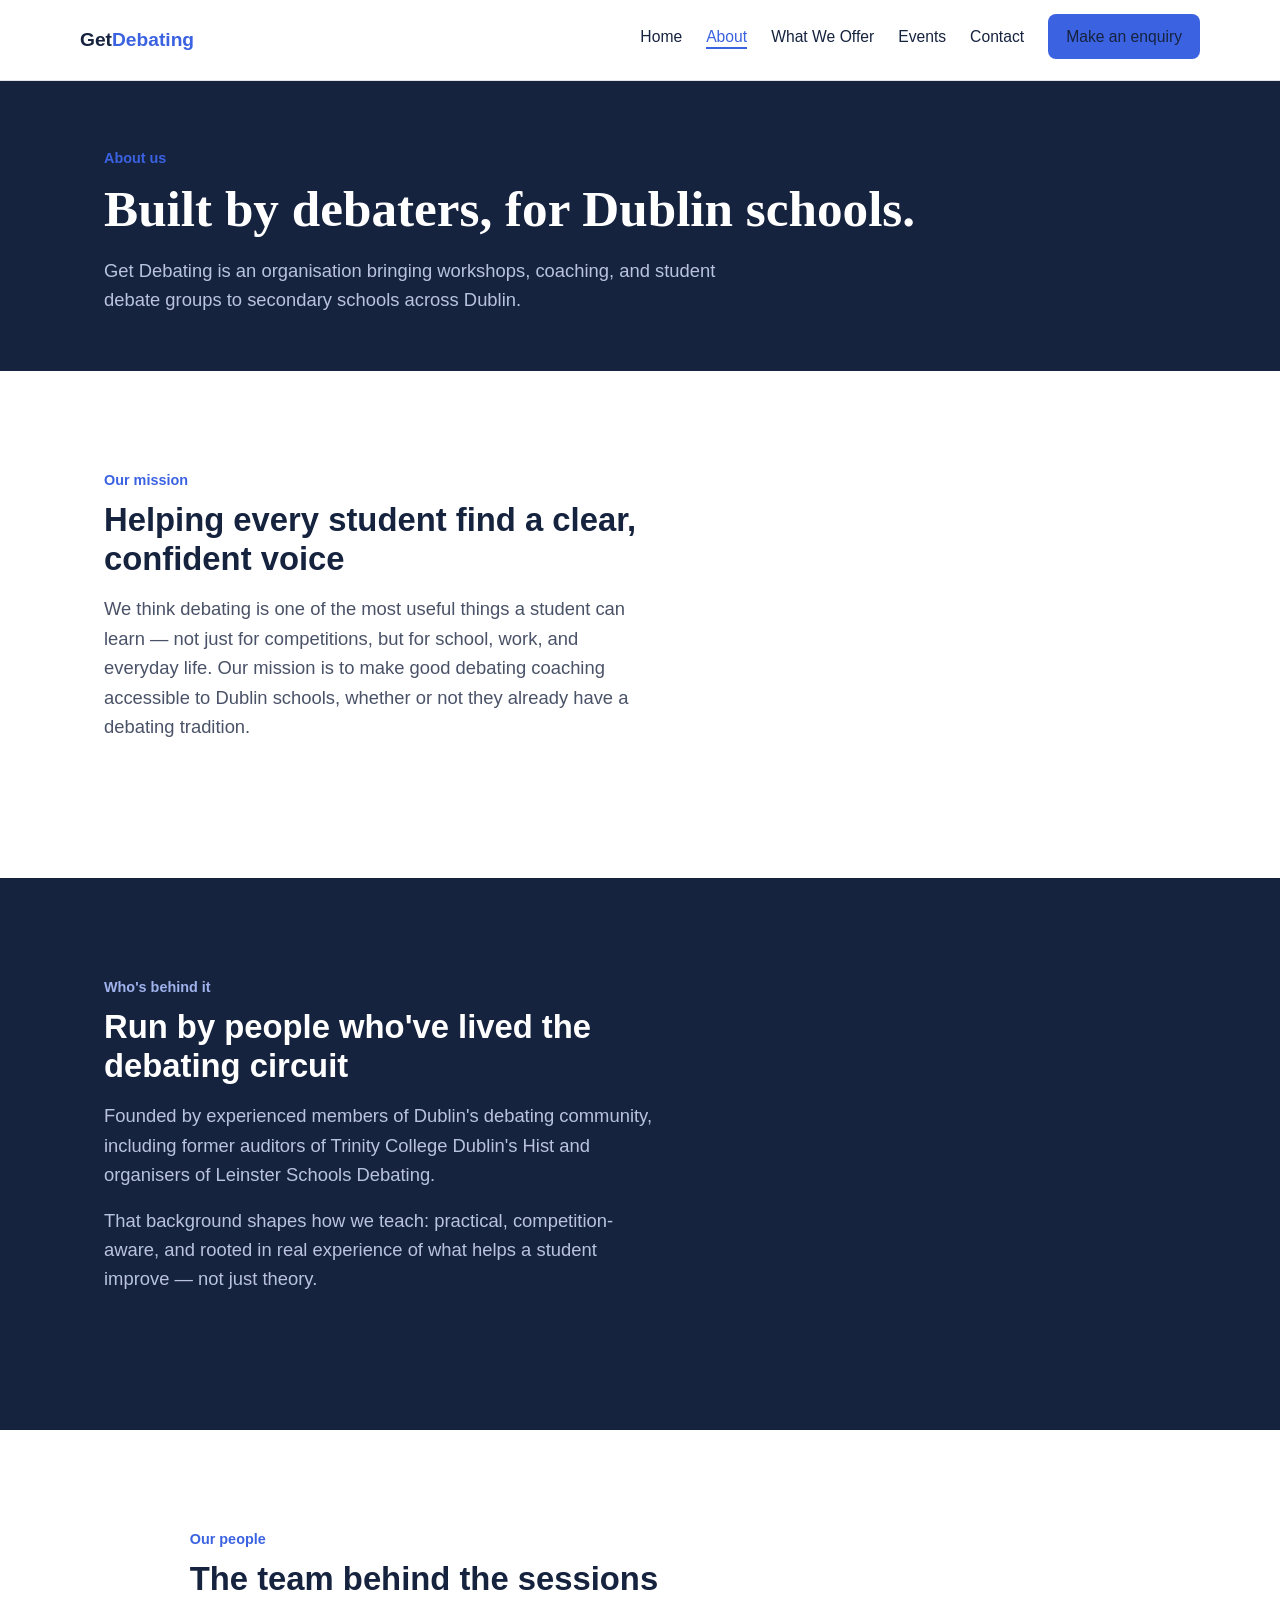
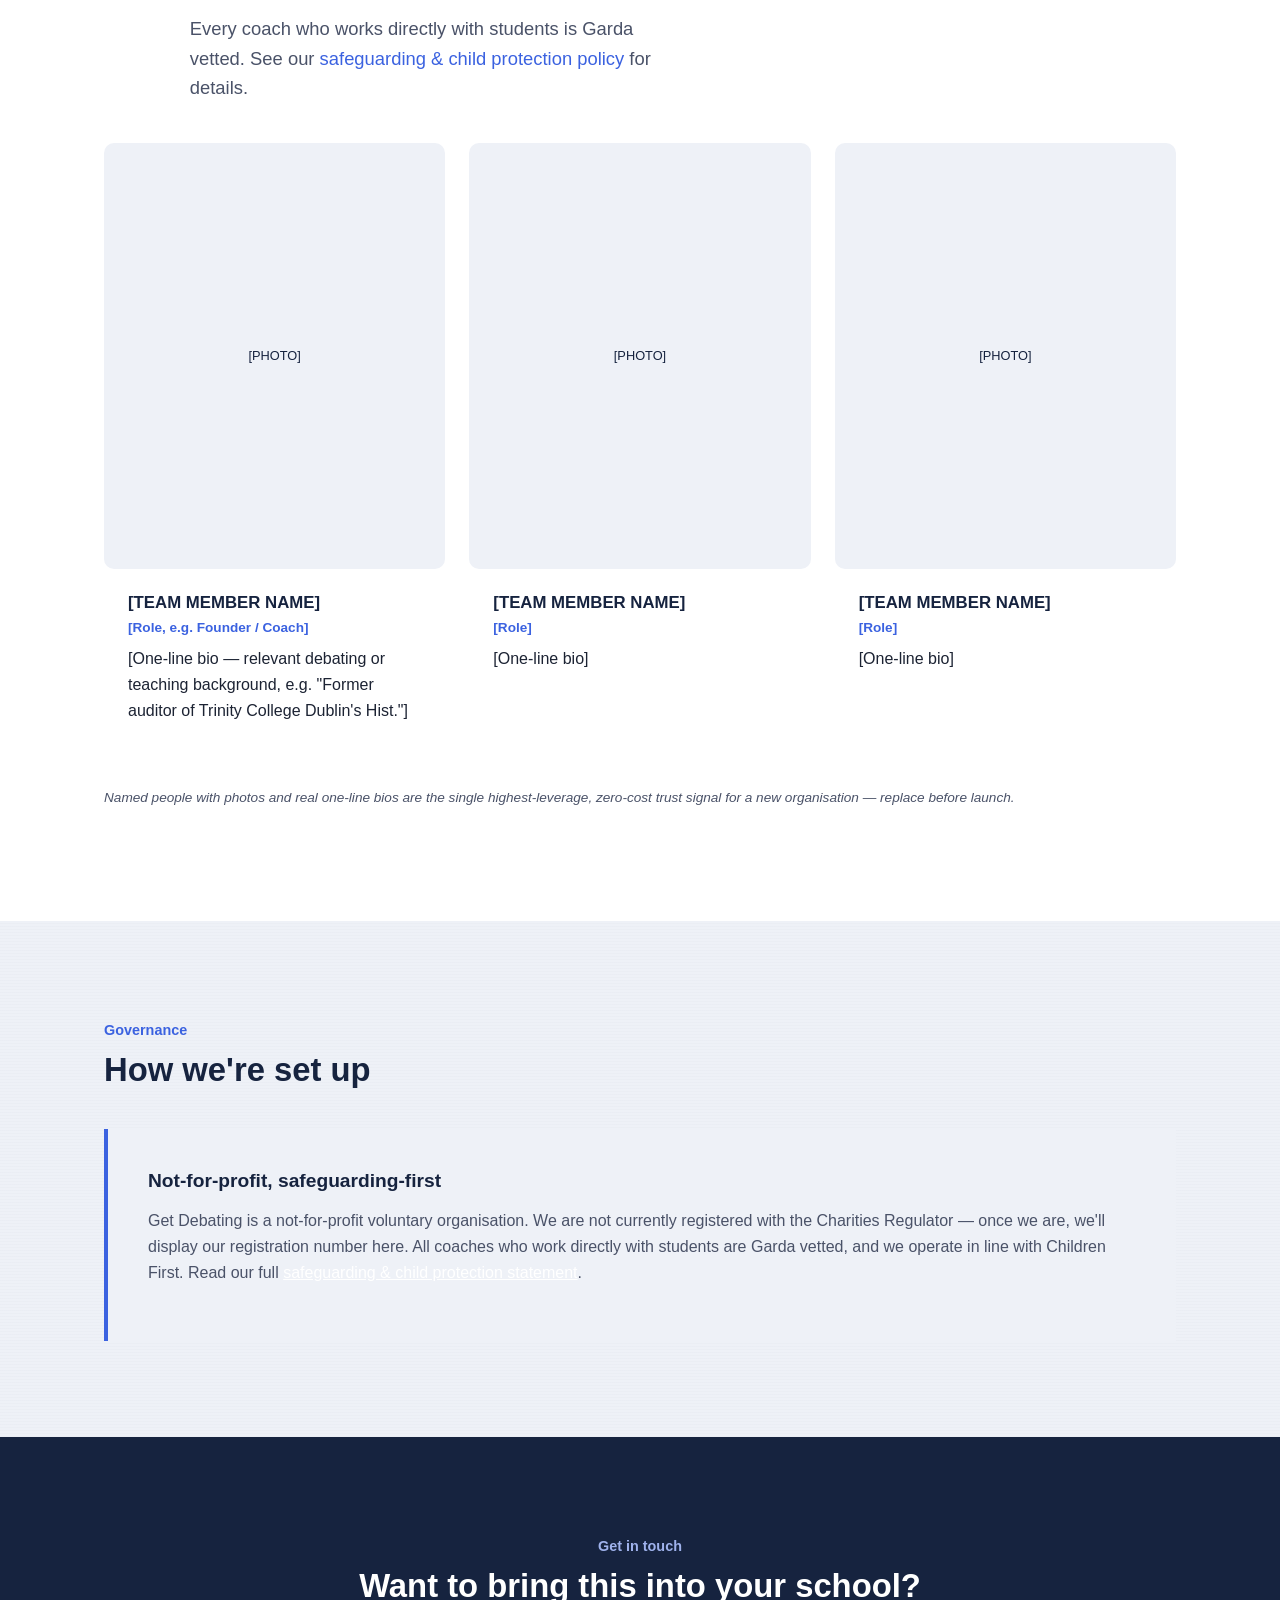
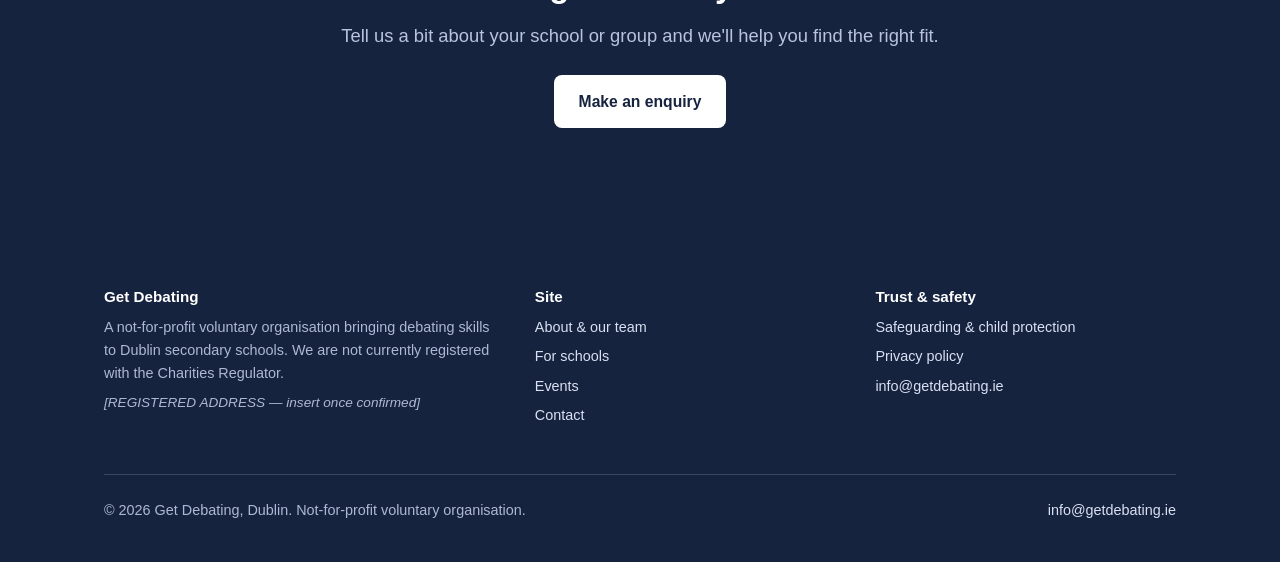
==== about.html @ 24bcd85b "Add files via upload" ====
<!DOCTYPE html>
<html lang="en-IE">
<head>
  <meta charset="UTF-8" />
  <meta name="viewport" content="width=device-width, initial-scale=1.0" />
  <title>About — Get Debating</title>
  <meta name="description" content="Get Debating is an organisation run by experienced members of Dublin's debating community, bringing workshops and coaching to secondary schools." />
  <link rel="stylesheet" href="styles.css" />
</head>
<body>

  <a class="skip-link" href="#main">Skip to content</a>

  <!-- ============ HEADER / NAVIGATION ============ -->
  <header class="site-header">
    <nav class="nav wrap">
      <a href="index.html" class="nav-logo">Get<span>Debating</span></a>

      <button class="nav-toggle" aria-label="Open menu" aria-expanded="false">☰</button>

      <ul class="nav-links">
        <li><a href="index.html">Home</a></li>
        <li><a href="about.html" aria-current="page">About</a></li>
        <li><a href="programmes.html">What We Offer</a></li>
        <li><a href="events.html">Events</a></li>
        <li><a href="contact.html">Contact</a></li>
        <li><a href="contact.html" class="btn btn--primary btn--small">Make an enquiry</a></li>
      </ul>
    </nav>
  </header>

  <main id="main">

    <!-- ============ PAGE HERO ============ -->
    <section class="page-hero">
      <div class="wrap">
        <span class="motion-tag">About us</span>
        <h1>Built by debaters, for Dublin schools.</h1>
        <p class="lede">
          Get Debating is an organisation bringing workshops, coaching, and
          student debate groups to secondary schools across Dublin.
        </p>
      </div>
    </section>

    <!-- ============ MISSION ============ -->
    <section class="section">
      <div class="wrap">
        <div class="section-head">
          <span class="motion-tag">Our mission</span>
          <h2>Helping every student find a clear, confident voice</h2>
          <p class="lede">
            We think debating is one of the most useful things a student can
            learn — not just for competitions, but for school, work, and
            everyday life. Our mission is to make good debating coaching
            accessible to Dublin schools, whether or not they already have a
            debating tradition.
          </p>
        </div>
      </div>
    </section>

    <!-- ============ FOUNDER CREDIBILITY ============ -->
    <section class="section section--navy">
      <div class="wrap">
        <div class="section-head">
          <span class="motion-tag">Who's behind it</span>
          <h2>Run by people who've lived the debating circuit</h2>
          <p class="lede">
            Founded by experienced members of Dublin's debating community,
            including former auditors of Trinity College Dublin's Hist and
            organisers of Leinster Schools Debating.
          </p>
          <p class="lede">
            That background shapes how we teach: practical, competition-aware,
            and rooted in real experience of what helps a student improve —
            not just theory.
          </p>
        </div>
      </div>
    </section>

    <!-- ============ TEAM BIOS ============ -->
    <section class="section">
      <div class="wrap">
        <div class="section-head section-head--offset">
          <span class="motion-tag">Our people</span>
          <h2>The team behind the sessions</h2>
          <p class="lede">
            Every coach who works directly with students is Garda vetted. See
            our <a href="safeguarding.html">safeguarding &amp; child protection
            policy</a> for details.
          </p>
        </div>

        <div class="team-grid">
          <div class="team-card">
            <div class="team-photo">[PHOTO]</div>
            <div class="team-body">
              <h3>[TEAM MEMBER NAME]</h3>
              <span class="team-role">[Role, e.g. Founder / Coach]</span>
              <p>[One-line bio — relevant debating or teaching background, e.g. "Former auditor of Trinity College Dublin's Hist."]</p>
            </div>
          </div>
          <div class="team-card">
            <div class="team-photo">[PHOTO]</div>
            <div class="team-body">
              <h3>[TEAM MEMBER NAME]</h3>
              <span class="team-role">[Role]</span>
              <p>[One-line bio]</p>
            </div>
          </div>
          <div class="team-card">
            <div class="team-photo">[PHOTO]</div>
            <div class="team-body">
              <h3>[TEAM MEMBER NAME]</h3>
              <span class="team-role">[Role]</span>
              <p>[One-line bio]</p>
            </div>
          </div>
        </div>
        <p class="placeholder-note" style="margin-top: var(--space-3);">Named people with photos and real one-line bios are the single highest-leverage, zero-cost trust signal for a new organisation — replace before launch.</p>
      </div>
    </section>

    <!-- ============ GOVERNANCE / SAFEGUARDING SUMMARY ============ -->
    <section class="section section--tint">
      <div class="wrap">
        <div class="section-head">
          <span class="motion-tag">Governance</span>
          <h2>How we're set up</h2>
        </div>
        <div class="safeguarding-callout">
          <h3>Not-for-profit, safeguarding-first</h3>
          <p>
            Get Debating is a not-for-profit voluntary organisation. We are
            not currently registered with the Charities Regulator — once we
            are, we'll display our registration number here. All coaches who
            work directly with students are Garda vetted, and we operate in
            line with Children First. Read our full
            <a href="safeguarding.html" style="color:#fff; text-decoration:underline;">safeguarding &amp; child protection statement</a>.
          </p>
        </div>
      </div>
    </section>

    <!-- ============ FINAL CTA ============ -->
    <section class="section section--navy center">
      <div class="wrap">
        <span class="motion-tag">Get in touch</span>
        <h2>Want to bring this into your school?</h2>
        <p class="lede" style="margin: 0 auto var(--space-3);">
          Tell us a bit about your school or group and we'll help you find the right fit.
        </p>
        <a href="contact.html" class="btn btn--on-navy">Make an enquiry</a>
      </div>
    </section>

  </main>

  <!-- ============ FOOTER ============ -->
  <footer class="site-footer">
    <div class="wrap">
      <div class="footer-top">
        <div>
          <h4>Get Debating</h4>
          <p>A not-for-profit voluntary organisation bringing debating skills to Dublin secondary schools. We are not currently registered with the Charities Regulator.</p>
          <p class="placeholder-note">[REGISTERED ADDRESS — insert once confirmed]</p>
        </div>
        <div>
          <h4>Site</h4>
          <ul>
            <li><a href="about.html">About &amp; our team</a></li>
            <li><a href="programmes.html">For schools</a></li>
            <li><a href="events.html">Events</a></li>
            <li><a href="contact.html">Contact</a></li>
          </ul>
        </div>
        <div>
          <h4>Trust &amp; safety</h4>
          <ul>
            <li><a href="safeguarding.html">Safeguarding &amp; child protection</a></li>
            <li><a href="privacy.html">Privacy policy</a></li>
            <li><a href="mailto:info@getdebating.ie">info@getdebating.ie</a></li>
          </ul>
        </div>
      </div>
      <div class="footer-grid">
        <span>© 2026 Get Debating, Dublin. Not-for-profit voluntary organisation.</span>
        <span><a href="contact.html">info@getdebating.ie</a></span>
      </div>
    </div>
  </footer>

  <script src="script.js"></script>
</body>
</html>
---- styles.css ----
/* =========================================================
   GET DEBATING — SHARED STYLESHEET
   -------------------------------------------------------
   This file is used by every page on the site. It's split
   into sections (use Ctrl+F / Cmd+F to jump around):

   1. Design tokens (colours, fonts, spacing)
   2. Reset & base styles
   3. Layout helpers
   4. Navigation
   5. Buttons
   6. Motion tag (the little label used above section titles)
   7. Hero
   8. Cards & sections
   9. Tables
   10. Forms
   11. Footer
   12. Responsive (mobile) rules
   ========================================================= */

/* -----------------------------------------------------------
   1. DESIGN TOKENS
   These are variables — set a colour or font once here, and
   it updates everywhere on the site that uses it.
----------------------------------------------------------- */
:root {
  /* Colours */
  --navy: #16233f;        /* deep navy — headings, nav, footer */
  --navy-soft: #29365a;   /* slightly lighter navy — secondary text on dark */
  --blue: #3b62e0;        /* bright/medium blue — links, buttons, accents */
  --blue-tint: #eef1f7;   /* pale blue-gray — soft section backgrounds */
  --white: #ffffff;
  --bg: #ffffff;          /* main page background */
  --ink: #1c2333;         /* near-black — body text */
  --ink-soft: #4a5268;    /* muted body text */
  --border: #dfe2ea;      /* hairline borders */
  --border-dark: rgba(255, 255, 255, 0.16);

  /* Type */
  --font-display: ui-serif, Charter, "Iowan Old Style", "Palatino Linotype", serif;
  --font-body: -apple-system, BlinkMacSystemFont, "Segoe UI", Helvetica, Arial, sans-serif;
  --font-mono: var(--font-body);

  /* Paper texture (subtle, used sparingly on tinted sections) */
  --paper-texture: repeating-linear-gradient(
    0deg,
    rgba(22, 35, 63, 0.015),
    rgba(22, 35, 63, 0.015) 1px,
    transparent 1px,
    transparent 3px
  );

  /* Spacing scale */
  --space-1: 0.5rem;
  --space-2: 1rem;
  --space-3: 1.5rem;
  --space-4: 2.5rem;
  --space-5: 4rem;
  --space-6: 6rem;

  /* Layout */
  --max-width: 1120px;
  --radius: 10px;
}

/* -----------------------------------------------------------
   2. RESET & BASE STYLES
----------------------------------------------------------- */
* {
  box-sizing: border-box;
}

html {
  scroll-behavior: smooth;
}

body {
  margin: 0;
  background: var(--bg);
  color: var(--ink);
  font-family: var(--font-body);
  font-size: 1rem;
  line-height: 1.6;
  -webkit-font-smoothing: antialiased;
}

img {
  max-width: 100%;
  display: block;
}

a {
  color: var(--blue);
  text-decoration: none;
}

a:hover {
  text-decoration: underline;
}

h1, h2, h3, h4 {
  font-family: var(--font-body);
  color: var(--navy);
  line-height: 1.2;
  margin: 0 0 var(--space-2);
}

h1 {
  font-family: var(--font-display);
  font-weight: 600;
  font-size: clamp(2.1rem, 4vw, 3.2rem);
}
h2 { font-size: clamp(1.5rem, 3vw, 2.05rem); font-weight: 700; }
h3 { font-size: 1.2rem; font-weight: 700; }

p { margin: 0 0 var(--space-2); }

ul, ol { padding-left: 1.25rem; }
li { margin-bottom: 0.4rem; }

/* Visible keyboard focus everywhere — accessibility floor */
a:focus-visible,
button:focus-visible,
input:focus-visible,
select:focus-visible,
textarea:focus-visible {
  outline: 3px solid var(--blue);
  outline-offset: 2px;
}

@media (prefers-reduced-motion: reduce) {
  html { scroll-behavior: auto; }
  * { animation-duration: 0.001ms !important; transition-duration: 0.001ms !important; }
}

/* -----------------------------------------------------------
   3. LAYOUT HELPERS
----------------------------------------------------------- */
.wrap {
  max-width: var(--max-width);
  margin: 0 auto;
  padding: 0 var(--space-3);
}

.section {
  padding: var(--space-6) 0;
}

.section--tight {
  padding: var(--space-5) 0;
}

.section--navy {
  background: var(--navy);
  color: #cfd6ea;
}

.section--navy h2,
.section--navy h3 {
  color: var(--white);
}

.section--tint {
  background: var(--blue-tint);
}

.grid {
  display: grid;
  gap: var(--space-3);
}

.grid--3 { grid-template-columns: repeat(3, 1fr); }
.grid--2 { grid-template-columns: repeat(2, 1fr); }

.center { text-align: center; }

.lede {
  font-size: 1.15rem;
  color: var(--ink-soft);
  max-width: 62ch;
}

.section--navy .lede { color: #b9c3de; }

/* -----------------------------------------------------------
   4. NAVIGATION
----------------------------------------------------------- */
.site-header {
  position: sticky;
  top: 0;
  z-index: 50;
  background: var(--bg);
  border-bottom: 1px solid var(--border);
}

.nav {
  display: flex;
  align-items: center;
  justify-content: space-between;
  padding: 0.9rem 0;
}

.nav-logo {
  font-family: var(--font-body);
  font-weight: 700;
  font-size: 1.2rem;
  color: var(--navy);
}

.nav-logo:hover { text-decoration: none; }

.nav-logo span {
  color: var(--blue);
}

.nav-links {
  display: flex;
  align-items: center;
  gap: var(--space-3);
  list-style: none;
  margin: 0;
  padding: 0;
}

.nav-links a {
  color: var(--navy);
  font-weight: 500;
  font-size: 0.98rem;
}

.nav-links a:hover {
  color: var(--blue);
  text-decoration: none;
}

.nav-links a[aria-current="page"] {
  color: var(--blue);
  border-bottom: 2px solid var(--blue);
  padding-bottom: 2px;
}

.nav-toggle {
  display: none;
  background: none;
  border: 1px solid var(--navy);
  border-radius: 6px;
  padding: 0.4rem 0.6rem;
  font-size: 1.1rem;
  color: var(--navy);
  cursor: pointer;
}

/* -----------------------------------------------------------
   5. BUTTONS
----------------------------------------------------------- */
.btn {
  display: inline-block;
  font-family: var(--font-body);
  font-weight: 600;
  font-size: 0.98rem;
  padding: 0.75rem 1.4rem;
  border-radius: 8px;
  border: 2px solid transparent;
  cursor: pointer;
  transition: transform 0.12s ease, background 0.12s ease, border-color 0.12s ease;
}

.btn:hover { text-decoration: none; }
.btn:active { transform: translateY(1px); }

.btn--primary {
  background: var(--blue);
  color: var(--white);
}

.btn--primary:hover {
  background: #2e51c4;
}

.btn--ghost {
  background: transparent;
  color: var(--navy);
  border-color: var(--navy);
}

.btn--ghost:hover {
  background: var(--navy);
  color: var(--white);
}

.btn--on-navy {
  background: var(--white);
  color: var(--navy);
}

.btn--on-navy:hover {
  background: var(--blue-tint);
}

.btn--small {
  padding: 0.5rem 1rem;
  font-size: 0.9rem;
}

/* -----------------------------------------------------------
   6. MOTION TAG
   A small label above section titles.
----------------------------------------------------------- */
.motion-tag {
  display: inline-block;
  font-family: var(--font-body);
  font-size: 0.9rem;
  font-weight: 600;
  color: var(--blue);
  margin-bottom: var(--space-1);
}

.section--navy .motion-tag {
  color: #9fb2ec;
}

.card-eyebrow {
  font-family: var(--font-body);
}

/* -----------------------------------------------------------
   7. HERO
----------------------------------------------------------- */
.hero {
  padding: var(--space-6) 0 var(--space-5);
  background: var(--blue-tint);
}

.hero-grid {
  display: grid;
  grid-template-columns: 1.1fr 0.9fr;
  gap: var(--space-4);
  align-items: center;
}

.hero h1 {
  margin-bottom: var(--space-2);
}

.hero-actions {
  display: flex;
  gap: var(--space-2);
  flex-wrap: wrap;
  margin-top: var(--space-3);
}

.hero-panel {
  background: transparent;
  color: var(--ink);
  border-left: 3px solid var(--blue);
  padding: 0 0 0 var(--space-3);
}

.hero-panel .motion-tag {
  color: var(--blue);
}

.hero-panel p {
  color: var(--ink-soft);
}

.page-hero {
  background: var(--navy);
  color: var(--white);
  padding: var(--space-5) 0 var(--space-4);
}

.page-hero h1 { color: var(--white); }
.page-hero .lede { color: #b9c3de; }

/* -----------------------------------------------------------
   8. CARDS & SECTIONS
----------------------------------------------------------- */
.card {
  background: transparent;
  border-top: 2px solid var(--border);
  padding: var(--space-2) 0 0;
  height: 100%;
}

.card h3 {
  margin-bottom: 0.6rem;
}

.card-eyebrow {
  font-size: 0.85rem;
  font-weight: 600;
  color: var(--blue);
  margin-bottom: 0.3rem;
  display: block;
}

.section-head {
  max-width: 62ch;
  margin-bottom: var(--space-4);
}

.divider {
  border: none;
  border-top: 1px solid var(--border);
  margin: var(--space-5) 0 0;
}

/* -----------------------------------------------------------
   9. TABLES
----------------------------------------------------------- */
.table-wrap {
  overflow-x: auto;
  border: 1px solid var(--border);
  border-radius: var(--radius);
  background: var(--white);
}

table {
  border-collapse: collapse;
  width: 100%;
  min-width: 560px;
}

th, td {
  text-align: left;
  padding: 0.9rem 1.1rem;
  border-bottom: 1px solid var(--border);
  vertical-align: top;
}

thead th {
  font-size: 0.85rem;
  font-weight: 700;
  color: var(--navy);
  background: var(--blue-tint);
}

tbody tr:last-child td {
  border-bottom: none;
}

/* -----------------------------------------------------------
   10. FORMS
----------------------------------------------------------- */
.form-field {
  margin-bottom: var(--space-3);
}

label {
  display: block;
  font-weight: 600;
  color: var(--navy);
  margin-bottom: 0.35rem;
  font-size: 0.95rem;
}

input, select, textarea {
  width: 100%;
  font-family: var(--font-body);
  font-size: 1rem;
  padding: 0.7rem 0.85rem;
  border: 1px solid var(--border);
  border-radius: 8px;
  background: var(--white);
  color: var(--ink);
}

textarea {
  min-height: 140px;
  resize: vertical;
}

.form-note {
  padding: var(--space-2) 0 0;
  border-top: 2px solid var(--blue);
  color: var(--navy);
  margin-top: var(--space-2);
  display: none;
}

.form-note.is-visible {
  display: block;
}

/* -----------------------------------------------------------
   11. FOOTER
----------------------------------------------------------- */
.site-footer {
  background: var(--navy);
  color: #aeb8d4;
  padding: var(--space-5) 0 var(--space-4);
  font-size: 0.9rem;
}

.footer-top {
  display: grid;
  grid-template-columns: 1.3fr 1fr 1fr;
  gap: var(--space-4);
  padding-bottom: var(--space-4);
  border-bottom: 1px solid var(--border-dark);
  margin-bottom: var(--space-3);
}

.footer-top h4 {
  color: var(--white);
  font-size: 0.95rem;
  font-family: var(--font-body);
  margin-bottom: 0.6rem;
}

.footer-top p, .footer-top li {
  color: #aeb8d4;
  margin-bottom: 0.4rem;
}

.footer-top ul {
  list-style: none;
  padding: 0;
  margin: 0;
}

.footer-grid {
  display: flex;
  justify-content: space-between;
  align-items: center;
  flex-wrap: wrap;
  gap: var(--space-2);
}

.site-footer a {
  color: #d9e0f2;
}

@media (max-width: 720px) {
  .footer-top { grid-template-columns: 1fr; gap: var(--space-3); }
}

/* -----------------------------------------------------------
   12. RESPONSIVE (MOBILE) RULES
----------------------------------------------------------- */
/* -----------------------------------------------------------
   13. SKIP LINK
----------------------------------------------------------- */
.skip-link {
  position: absolute;
  left: -999px;
  top: auto;
  z-index: 100;
  background: var(--navy);
  color: var(--white);
  padding: 0.75rem 1.25rem;
  border-radius: 0 0 8px 0;
  font-family: var(--font-body);
  font-size: 0.9rem;
}

.skip-link:focus {
  left: 0;
  top: 0;
}

/* -----------------------------------------------------------
   14. AUDIENCE ROUTING
----------------------------------------------------------- */
.audience-routing {
  display: flex;
  flex-wrap: wrap;
  gap: var(--space-2);
  margin-top: var(--space-3);
}

.audience-routing a {
  font-family: var(--font-body);
  font-size: 0.92rem;
  font-weight: 600;
  color: var(--navy);
  border-bottom: 2px solid var(--border);
  padding: 0.1rem 0;
}

.audience-routing a:hover {
  border-bottom-color: var(--blue);
  color: var(--blue);
  text-decoration: none;
}

/* -----------------------------------------------------------
   15. TESTIMONIALS / PULL-QUOTES (debate-motion motif)
----------------------------------------------------------- */
.pull-quote {
  border-left: 3px solid var(--blue);
  padding: 0 0 0 var(--space-3);
  margin: 0;
}

.pull-quote .motion-tag {
  color: var(--blue);
}

.pull-quote blockquote {
  margin: 0 0 var(--space-2);
  font-family: var(--font-body);
  font-size: 1.15rem;
  font-weight: 500;
  color: var(--navy);
  line-height: 1.5;
}

.pull-quote cite {
  display: block;
  font-style: normal;
  font-size: 0.92rem;
  color: var(--ink-soft);
}

.pull-quote cite strong {
  color: var(--navy);
}

.testimonial-grid {
  display: grid;
  grid-template-columns: repeat(auto-fit, minmax(280px, 1fr));
  gap: var(--space-4);
}

.placeholder-note {
  font-family: var(--font-body);
  font-size: 0.85rem;
  font-style: italic;
  color: var(--ink-soft);
  display: inline-block;
}

.section--navy .placeholder-note {
  color: #b9c3de;
}

/* -----------------------------------------------------------
   16. TEAM BIOS
----------------------------------------------------------- */
.team-grid {
  display: grid;
  grid-template-columns: repeat(auto-fit, minmax(220px, 1fr));
  gap: var(--space-3);
}

.team-card {
  background: transparent;
  overflow: hidden;
}

.team-photo {
  aspect-ratio: 4 / 5;
  background: var(--blue-tint);
  border-radius: var(--radius);
  display: flex;
  align-items: center;
  justify-content: center;
  color: var(--navy);
  font-family: var(--font-body);
  font-size: 0.8rem;
  text-align: center;
  padding: var(--space-2);
}

.team-card .team-body {
  padding: var(--space-3);
}

.team-card h3 {
  font-size: 1.05rem;
  margin-bottom: 0.2rem;
}

.team-role {
  font-family: var(--font-body);
  font-size: 0.85rem;
  font-weight: 600;
  color: var(--blue);
  display: block;
  margin-bottom: 0.5rem;
}

/* -----------------------------------------------------------
   17. FAQ ACCORDION
----------------------------------------------------------- */
.faq {
  border-top: 1px solid var(--border);
}

.faq-item {
  border-bottom: 1px solid var(--border);
}

.faq-item summary {
  cursor: pointer;
  padding: var(--space-2) 0;
  font-family: var(--font-body);
  font-weight: 700;
  color: var(--navy);
  font-size: 1.05rem;
  list-style: none;
  display: flex;
  align-items: center;
  justify-content: space-between;
  gap: var(--space-2);
}

.faq-item summary::-webkit-details-marker {
  display: none;
}

.faq-item summary::after {
  content: "+";
  font-family: var(--font-body);
  font-size: 1.2rem;
  color: var(--blue);
  flex-shrink: 0;
}

.faq-item[open] summary::after {
  content: "\2212";
}

.faq-item p {
  padding-bottom: var(--space-2);
  color: var(--ink-soft);
  max-width: 68ch;
}

/* -----------------------------------------------------------
   18. INFO / LOGISTICS BLOCKS (For Schools content)
----------------------------------------------------------- */
.info-block {
  border-top: 1px solid var(--border);
  padding: var(--space-3) 0;
  display: grid;
  grid-template-columns: 220px 1fr;
  gap: var(--space-3);
}

.info-block:last-child {
  border-bottom: 1px solid var(--border);
}

.info-block dt {
  font-family: var(--font-body);
  font-size: 0.85rem;
  font-weight: 600;
  color: var(--blue);
}

.info-block dd {
  margin: 0;
  color: var(--ink);
}

.safeguarding-callout {
  background: var(--blue-tint);
  color: var(--ink);
  border-left: 4px solid var(--blue);
  padding: var(--space-4);
}

.safeguarding-callout h3 {
  color: var(--navy);
}

.safeguarding-callout p {
  color: var(--ink-soft);
}

/* -----------------------------------------------------------
   19. POLICY PAGES
----------------------------------------------------------- */
.policy-content h2 {
  margin-top: var(--space-5);
}

.policy-content h2:first-child {
  margin-top: 0;
}

.policy-content p, .policy-content li {
  color: var(--ink-soft);
  max-width: 70ch;
}

/* -----------------------------------------------------------
   20. TEXTURE + ASYMMETRY UTILITIES
----------------------------------------------------------- */
.section--tint {
  background-image: var(--paper-texture);
}

.section-head--offset {
  margin-left: 0;
}

@media (min-width: 861px) {
  .section-head--offset {
    max-width: 54ch;
    margin-left: 8%;
  }
}

.honeypot-field {
  position: absolute;
  left: -9999px;
  width: 1px;
  height: 1px;
  overflow: hidden;
}

@media (max-width: 860px) {
  .hero-grid { grid-template-columns: 1fr; }
  .grid--3 { grid-template-columns: 1fr 1fr; }
  .info-block { grid-template-columns: 1fr; gap: 0.4rem; }
}

@media (max-width: 720px) {
  .nav-toggle {
    display: inline-flex;
    align-items: center;
    justify-content: center;
  }

  .nav-links {
    position: absolute;
    top: 100%;
    left: 0;
    right: 0;
    background: var(--bg);
    border-bottom: 1px solid var(--border);
    flex-direction: column;
    align-items: flex-start;
    gap: 0;
    padding: var(--space-2) var(--space-3) var(--space-3);
    display: none;
  }

  .nav-links.is-open {
    display: flex;
  }

  .nav-links li {
    width: 100%;
    padding: 0.6rem 0;
    border-bottom: 1px solid var(--border);
  }

  .nav-links a {
    display: block;
  }

  .grid--3, .grid--2 { grid-template-columns: 1fr; }
}
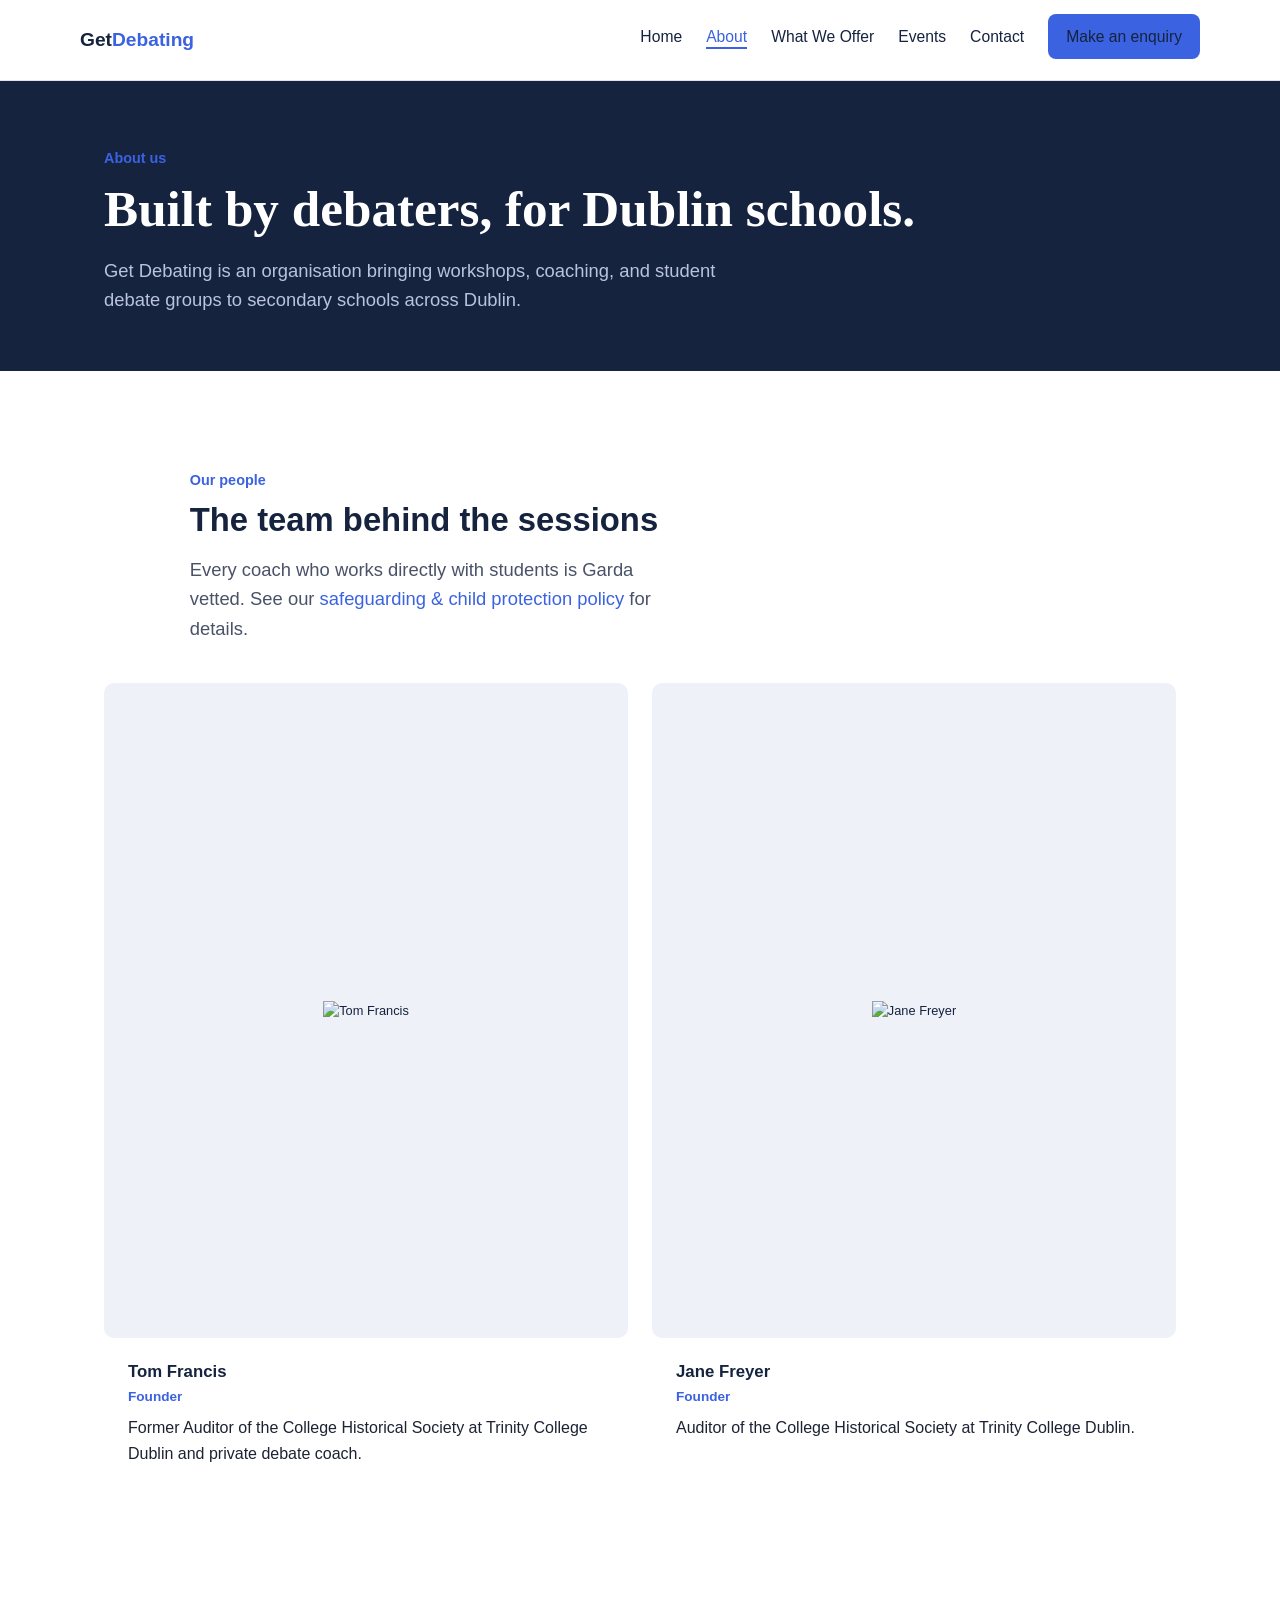
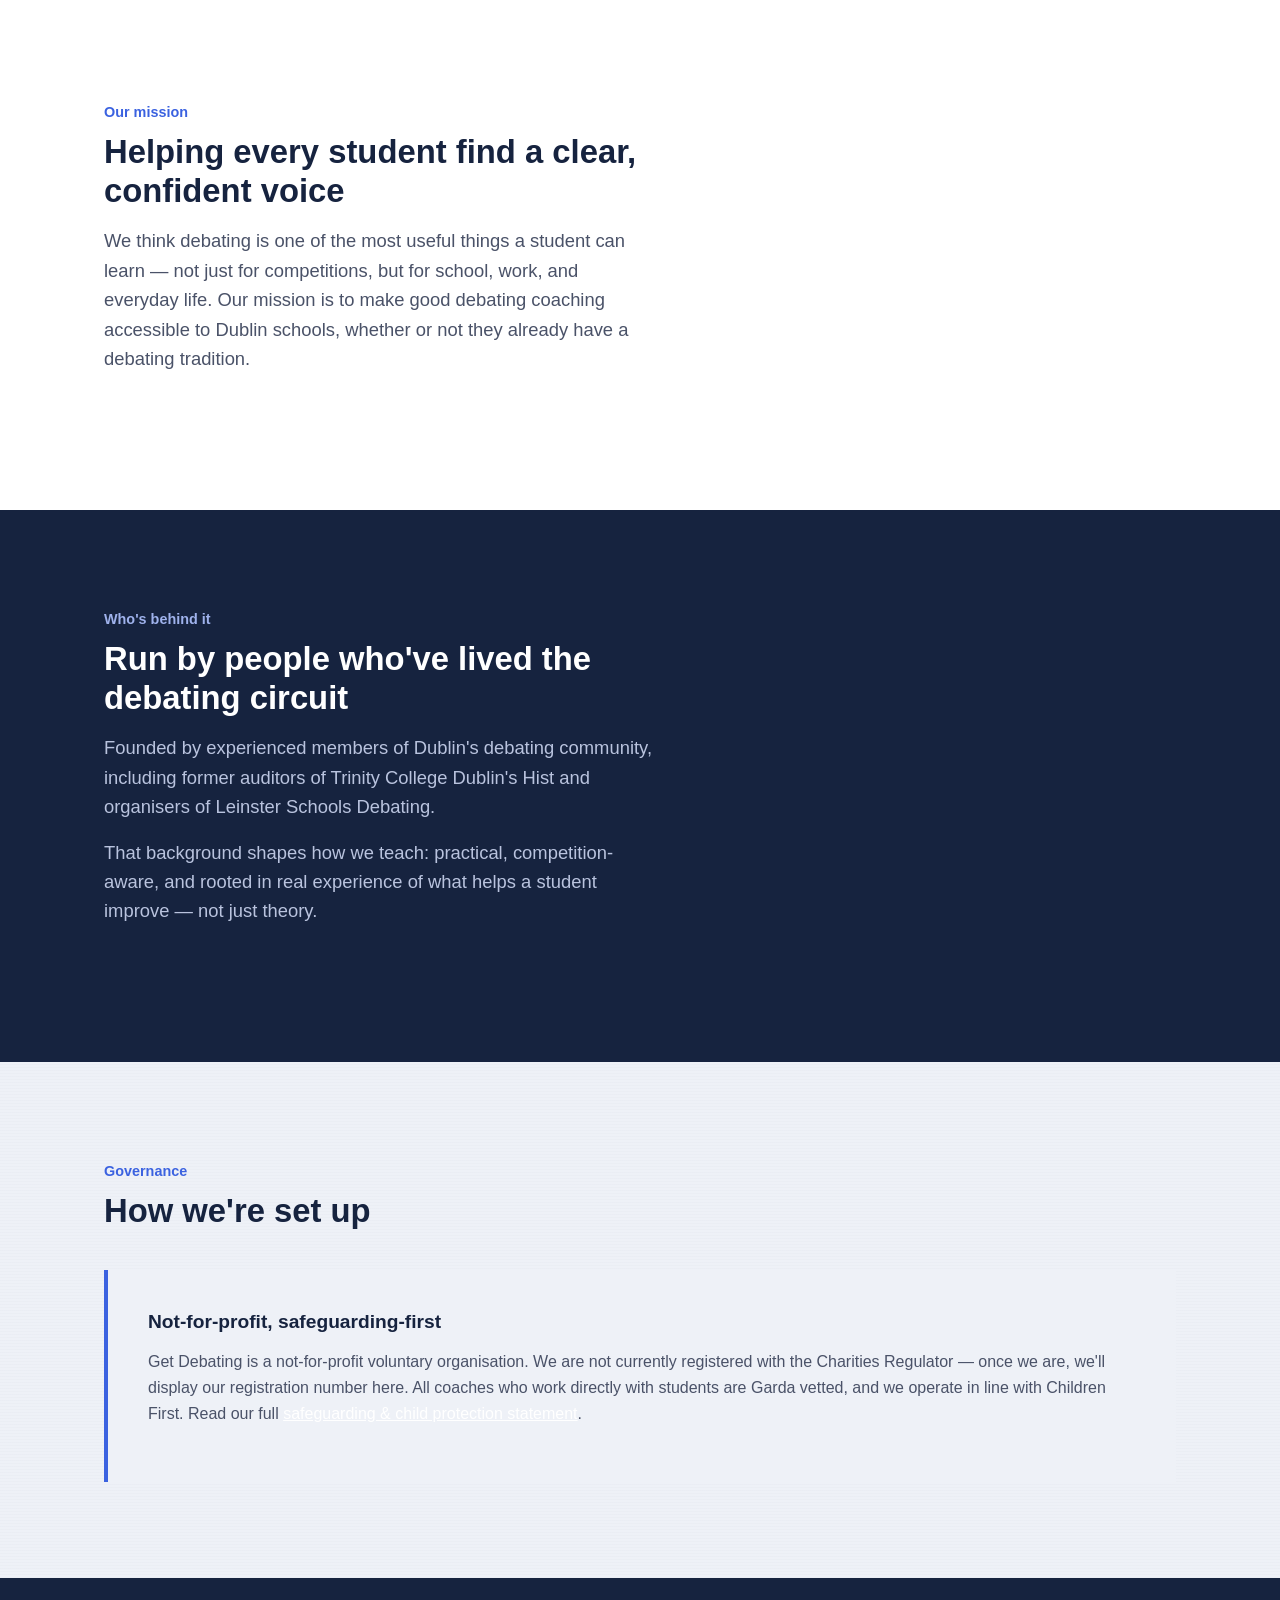
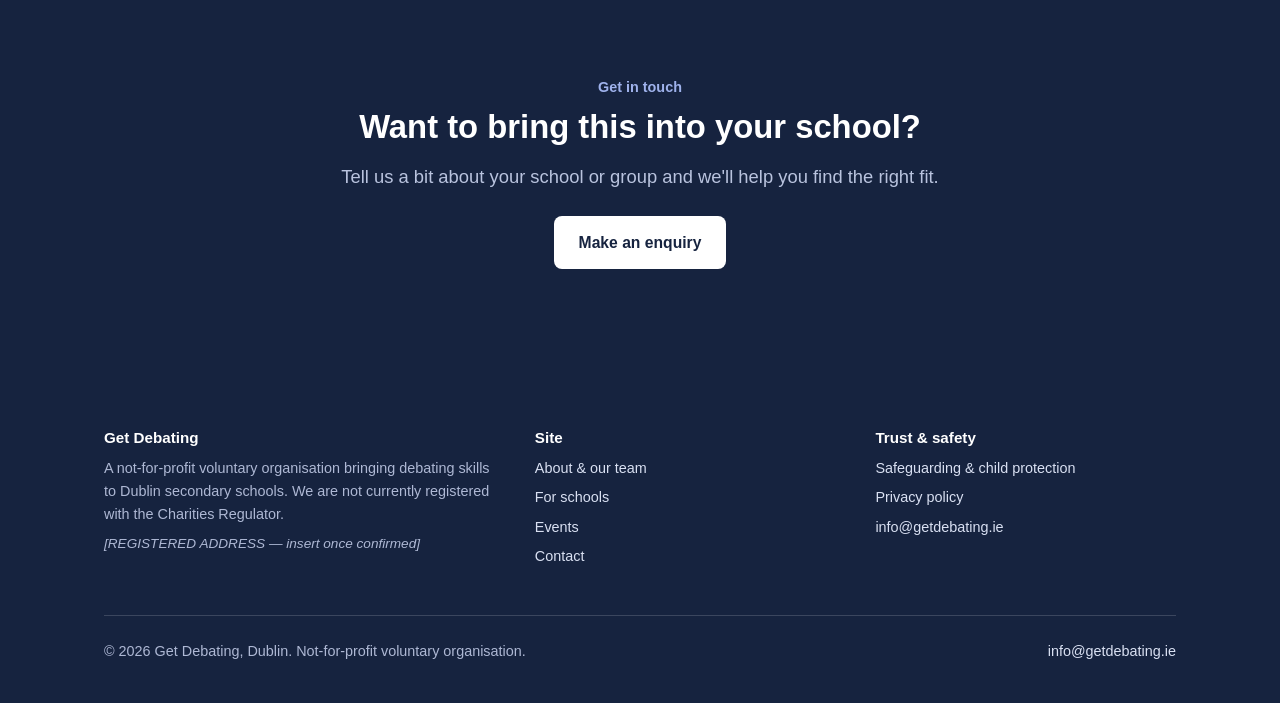
==== commit 3a304ced: "Add team bios section to about.html Added team bios section with details about team members." ====
--- a/about.html
+++ b/about.html
@@ -43,6 +43,40 @@
       </div>
     </section>
 
+    <!-- ============ TEAM BIOS ============ -->
+    <section class="section">
+      <div class="wrap">
+        <div class="section-head section-head--offset">
+          <span class="motion-tag">Our people</span>
+          <h2>The team behind the sessions</h2>
+          <p class="lede">
+            Every coach who works directly with students is Garda vetted. See
+            our <a href="safeguarding.html">safeguarding &amp; child protection
+            policy</a> for details.
+          </p>
+        </div>
+
+        <div class="team-grid">
+          <div class="team-card">
+            <div class="team-photo"><img src="images/tom.jpg" alt="Tom Francis"></div>
+            <div class="team-body">
+              <h3>Tom Francis</h3>
+              <span class="team-role">Founder</span>
+              <p>Former Auditor of the College Historical Society at Trinity College Dublin and private debate coach.</p>
+            </div>
+          </div>
+          <div class="team-card">
+            <div class="team-photo"><img src="images/jane.jpg" alt="Jane Freyer"></div>
+            <div class="team-body">
+              <h3>Jane Freyer</h3>
+              <span class="team-role">Founder</span>
+              <p>Auditor of the College Historical Society at Trinity College Dublin.</p>
+            </div>
+          </div>
+        </div>
+      </div>
+    </section>
+
     <!-- ============ MISSION ============ -->
     <section class="section">
       <div class="wrap">
@@ -77,49 +111,6 @@
             not just theory.
           </p>
         </div>
-      </div>
-    </section>
-
-    <!-- ============ TEAM BIOS ============ -->
-    <section class="section">
-      <div class="wrap">
-        <div class="section-head section-head--offset">
-          <span class="motion-tag">Our people</span>
-          <h2>The team behind the sessions</h2>
-          <p class="lede">
-            Every coach who works directly with students is Garda vetted. See
-            our <a href="safeguarding.html">safeguarding &amp; child protection
-            policy</a> for details.
-          </p>
-        </div>
-
-        <div class="team-grid">
-          <div class="team-card">
-            <div class="team-photo">[PHOTO]</div>
-            <div class="team-body">
-              <h3>[TEAM MEMBER NAME]</h3>
-              <span class="team-role">[Role, e.g. Founder / Coach]</span>
-              <p>[One-line bio — relevant debating or teaching background, e.g. "Former auditor of Trinity College Dublin's Hist."]</p>
-            </div>
-          </div>
-          <div class="team-card">
-            <div class="team-photo">[PHOTO]</div>
-            <div class="team-body">
-              <h3>[TEAM MEMBER NAME]</h3>
-              <span class="team-role">[Role]</span>
-              <p>[One-line bio]</p>
-            </div>
-          </div>
-          <div class="team-card">
-            <div class="team-photo">[PHOTO]</div>
-            <div class="team-body">
-              <h3>[TEAM MEMBER NAME]</h3>
-              <span class="team-role">[Role]</span>
-              <p>[One-line bio]</p>
-            </div>
-          </div>
-        </div>
-        <p class="placeholder-note" style="margin-top: var(--space-3);">Named people with photos and real one-line bios are the single highest-leverage, zero-cost trust signal for a new organisation — replace before launch.</p>
       </div>
     </section>
 
